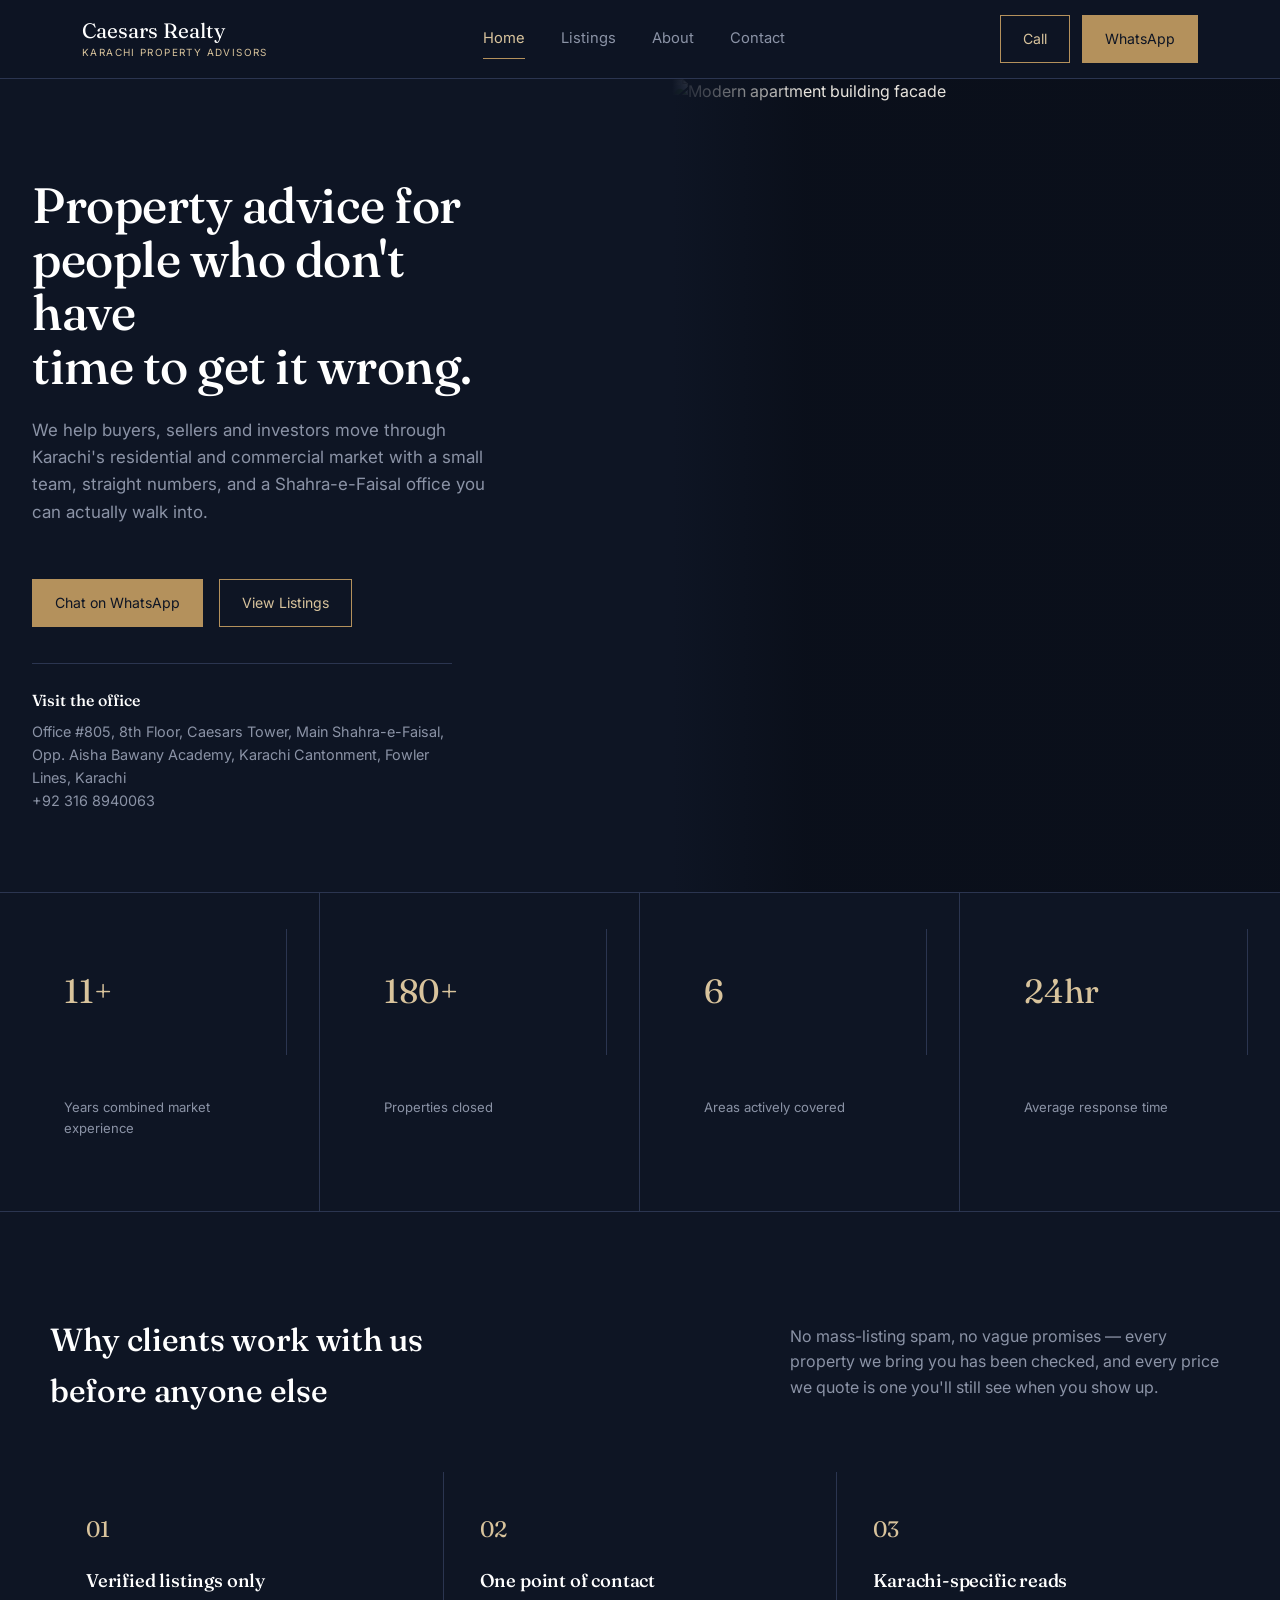
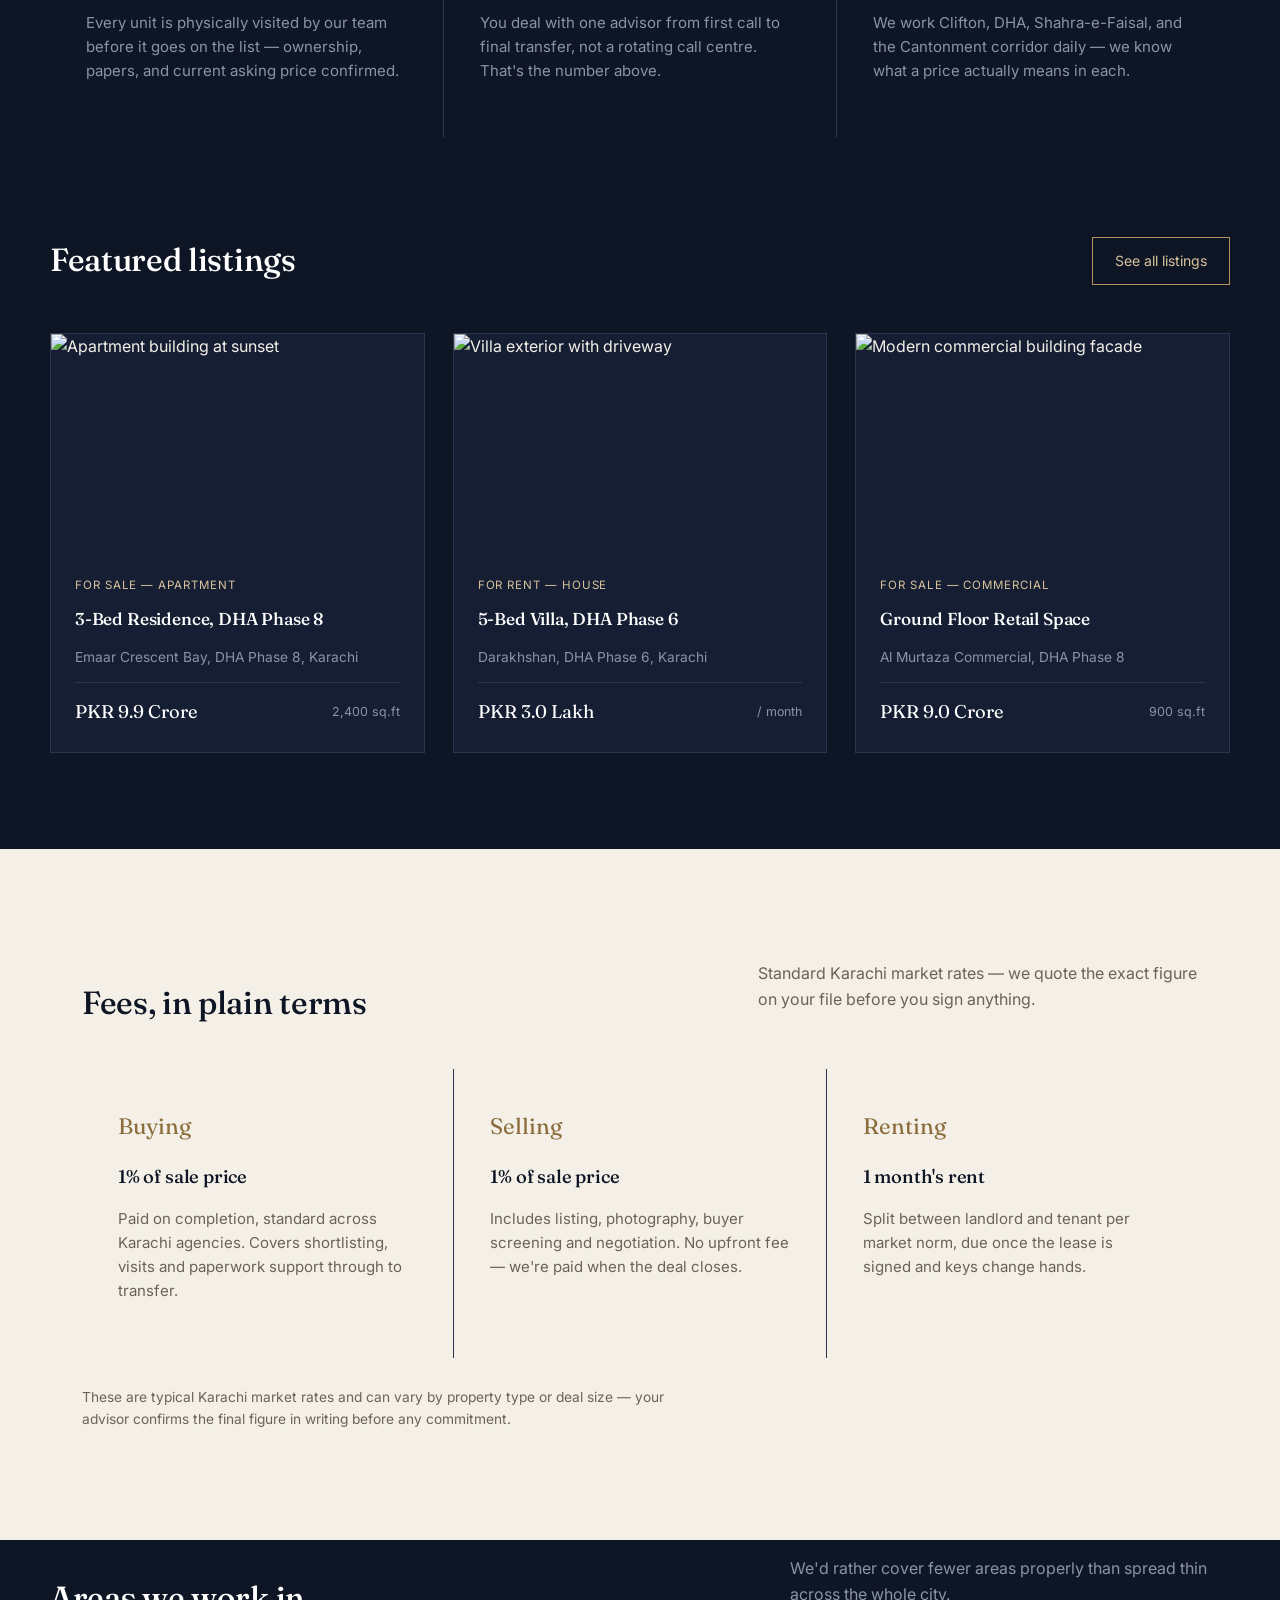
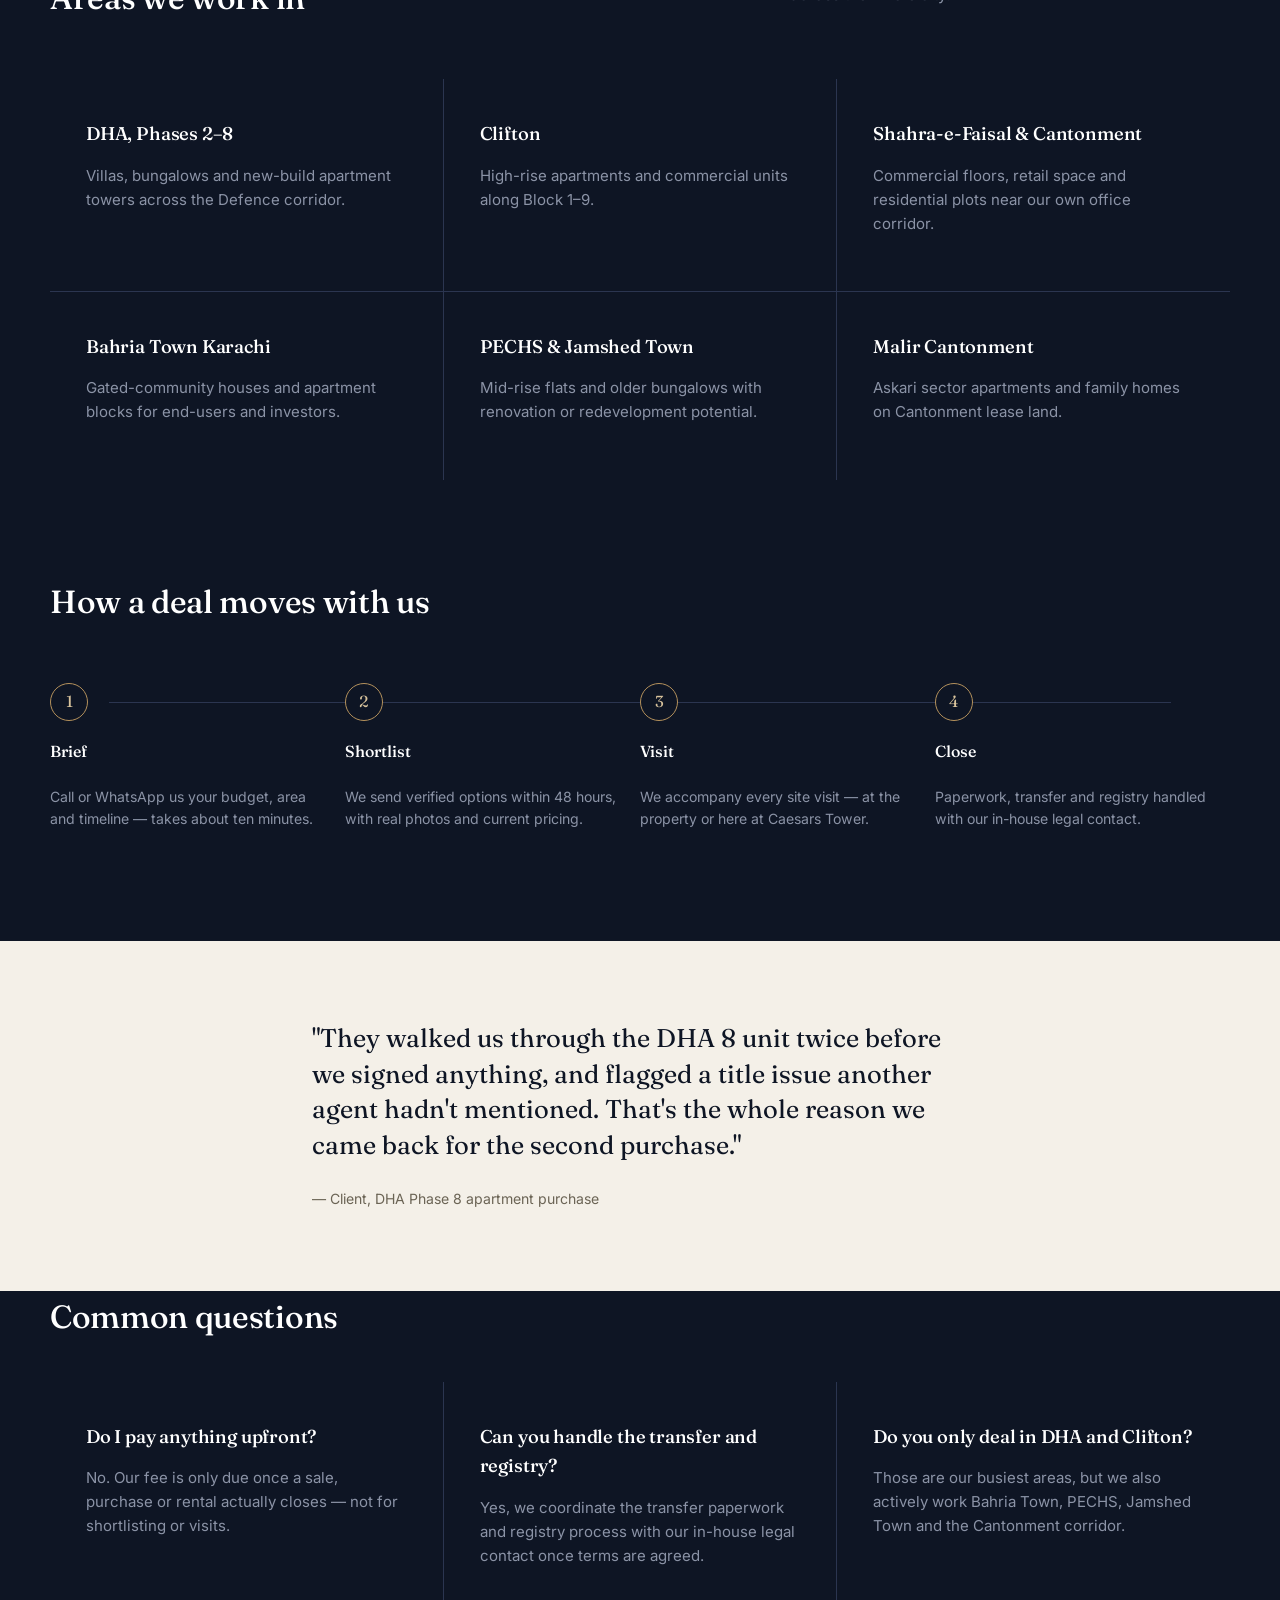
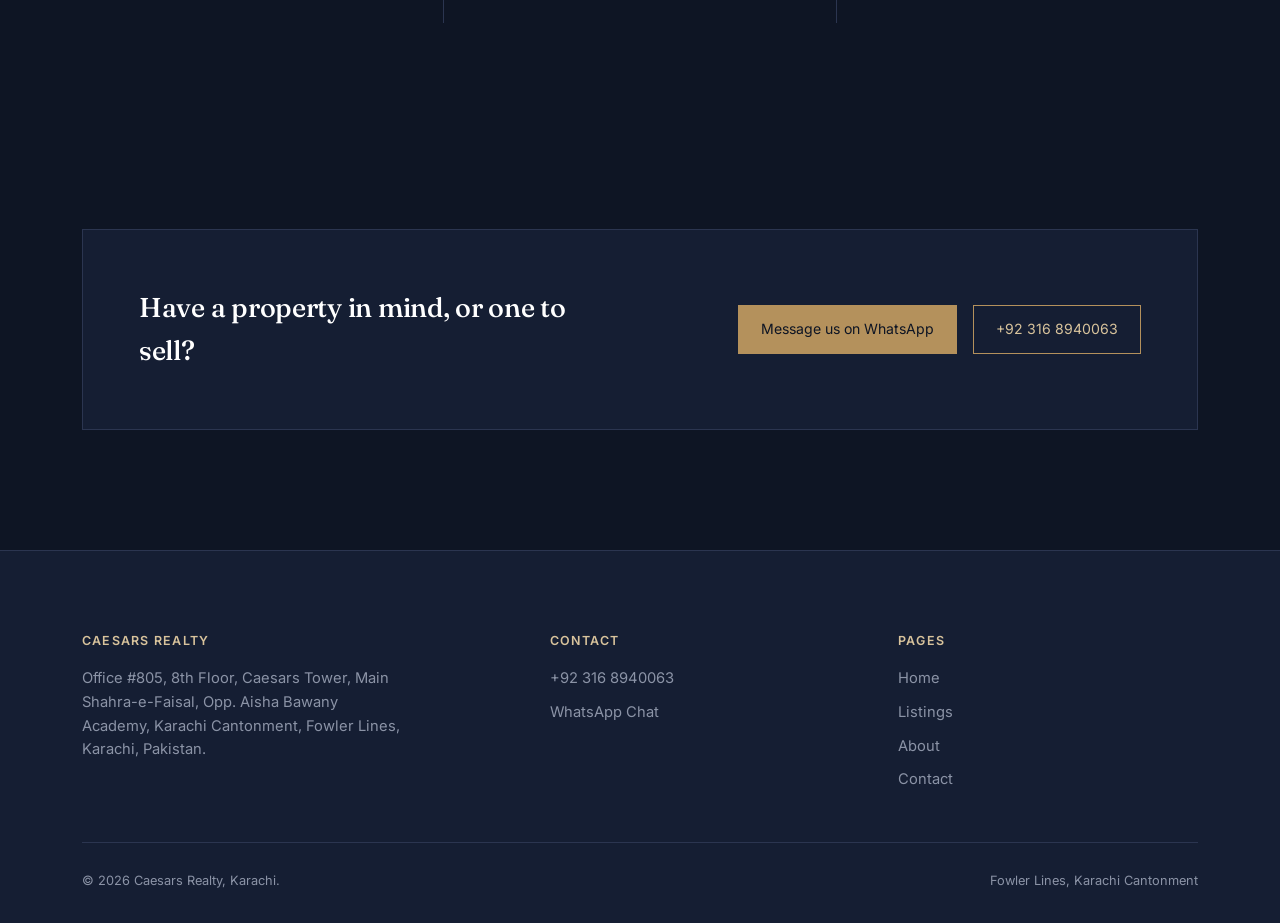
==== index.html @ 733e1296 "Add files via upload" ====
<!DOCTYPE html>
<html lang="en">
<head>
<meta charset="UTF-8">
<meta name="viewport" content="width=device-width, initial-scale=1.0">
<title>Caesars Realty — Karachi Property Advisors</title>
<link rel="stylesheet" href="style.css">
<style>
  .hero{
    position:relative;
    display:grid;grid-template-columns:1.05fr 0.95fr;
    align-items:stretch;
    min-height:640px;
  }
  .hero-copy{
    padding:100px 64px 80px 32px;
    display:flex;flex-direction:column;justify-content:center;
    max-width:560px;
  }
  .hero-copy h1{font-size:3.1rem;line-height:1.08;}
  .hero-copy .gold-word{color:var(--gold-soft);}
  .hero-copy p.lead{margin-top:24px;font-size:1.06rem;color:var(--stone);max-width:460px;}
  .hero-img{
    position:relative;overflow:hidden;
    background:#0a0f1a;
  }
  .hero-img img{width:100%;height:100%;object-fit:cover;min-height:640px;}
  .hero-img::after{
    content:'';position:absolute;inset:0;
    background:linear-gradient(90deg, var(--ink) 0%, rgba(14,21,36,0.05) 22%);
  }
  .hero-address{
    margin-top:36px;padding-top:24px;border-top:1px solid var(--line);
    font-size:0.9rem;color:var(--stone);max-width:420px;
  }
  .hero-address strong{color:var(--white);font-weight:500;display:block;margin-bottom:6px;font-family:'Fraunces',serif;font-size:1rem;}
  .hero-cta{margin-top:36px;}

  /* stat strip */
  .stats{
    display:grid;grid-template-columns:repeat(4,1fr);
    border-top:1px solid var(--line);border-bottom:1px solid var(--line);
  }
  .stats div{
    padding:36px 32px;border-right:1px solid var(--line);
  }
  .stats div:last-child{border-right:none;}
  .stats .num{font-family:'Fraunces',serif;font-size:2.1rem;color:var(--gold-soft);}
  .stats .lbl{font-size:0.82rem;color:var(--stone);margin-top:6px;}

  /* value props */
  .props{display:grid;grid-template-columns:repeat(3,1fr);gap:1px;background:var(--line);margin-top:56px;}
  .prop-card{background:var(--ink);padding:40px 36px;}
  .prop-card .mark{color:var(--gold-soft);font-family:'Fraunces',serif;font-size:1.4rem;margin-bottom:18px;display:block;}
  .prop-card h3{font-size:1.15rem;margin-bottom:12px;}
  .prop-card p{color:var(--stone);font-size:0.94rem;}

  /* listings preview */
  .listing-grid{display:grid;grid-template-columns:repeat(3,1fr);gap:28px;margin-top:48px;}
  .listing-card{background:var(--ink-2);border:1px solid var(--line);}
  .listing-card .thumb{height:220px;overflow:hidden;}
  .listing-card .thumb img{width:100%;height:100%;object-fit:cover;transition:transform .5s;}
  .listing-card:hover .thumb img{transform:scale(1.05);}
  .listing-body{padding:22px 24px 26px;}
  .listing-tag{font-size:0.72rem;letter-spacing:0.08em;color:var(--gold-soft);margin-bottom:10px;}
  .listing-body h3{font-size:1.08rem;margin-bottom:8px;}
  .listing-body p.loc{color:var(--stone);font-size:0.86rem;margin-bottom:14px;}
  .listing-price{font-family:'Fraunces',serif;font-size:1.15rem;color:var(--white);border-top:1px solid var(--line);padding-top:14px;margin-top:4px;display:flex;justify-content:space-between;align-items:center;}
  .listing-price span.small{font-size:0.78rem;color:var(--stone);font-family:'Inter';}

  .section-head{display:flex;justify-content:space-between;align-items:flex-end;gap:24px;}
  .section-head p.stone{max-width:440px;}

  /* process */
  .process{display:grid;grid-template-columns:repeat(4,1fr);gap:0;margin-top:56px;position:relative;}
  .process::before{content:'';position:absolute;top:19px;left:5%;right:5%;height:1px;background:var(--line);}
  .step{position:relative;padding-right:24px;}
  .step .dot{width:38px;height:38px;border:1px solid var(--gold);color:var(--gold-soft);border-radius:50%;display:flex;align-items:center;justify-content:center;font-family:'Fraunces',serif;background:var(--ink);position:relative;z-index:2;}
  .step h4{margin-top:18px;font-size:1rem;color:var(--white);font-family:'Fraunces',serif;font-weight:500;}
  .step p{color:var(--stone);font-size:0.88rem;margin-top:8px;}

  /* testimonial */
  .testi{
    background:var(--bone);color:var(--ink);
    padding:80px 0;
  }
  .testi-inner{max-width:720px;margin:0 auto;text-align:left;}
  .testi blockquote{font-family:'Fraunces',serif;font-size:1.6rem;line-height:1.4;font-weight:400;margin:0;color:var(--ink);}
  .testi cite{display:block;margin-top:24px;font-style:normal;font-size:0.88rem;color:#6B6455;}

  /* final CTA */
  .cta-band{
    background:var(--ink-2);border:1px solid var(--line);
    padding:56px;display:flex;justify-content:space-between;align-items:center;gap:32px;margin-top:110px;
  }
  .cta-band h2{font-size:1.7rem;max-width:460px;}

  @media (max-width:900px){
    .hero{grid-template-columns:1fr;}
    .hero-img{order:-1;min-height:340px;}
    .hero-img img{min-height:340px;}
    .hero-copy{padding:48px 24px;max-width:100%;}
    .hero-copy h1{font-size:2.2rem;}
    .stats{grid-template-columns:repeat(2,1fr);}
    .stats div{border-bottom:1px solid var(--line);}
    .props{grid-template-columns:1fr;}
    .listing-grid{grid-template-columns:1fr;}
    .process{grid-template-columns:1fr;gap:28px;}
    .process::before{display:none;}
    .cta-band{flex-direction:column;text-align:center;padding:40px 24px;}
    .foot-grid{grid-template-columns:1fr;}
  }
</style>
</head>
<body>

<nav class="nav">
  <div class="wrap">
    <a href="index.html" class="brand">Caesars Realty<small>KARACHI PROPERTY ADVISORS</small></a>
    <div class="nav-links">
      <a href="index.html" class="active">Home</a>
      <a href="listings.html">Listings</a>
      <a href="about.html">About</a>
      <a href="contact.html">Contact</a>
    </div>
    <div class="nav-cta">
      <a class="btn" href="tel:+923168940063">Call</a>
      <a class="btn solid" href="https://wa.me/923168940063" target="_blank">WhatsApp</a>
    </div>
  </div>
</nav>

<section class="hero">
  <div class="hero-copy">
    <h1>Property advice for<br>people who don't have<br>time to get it wrong.</h1>
    <p class="lead">We help buyers, sellers and investors move through Karachi's residential and commercial market with a small team, straight numbers, and a Shahra-e-Faisal office you can actually walk into.</p>
    <div class="hero-cta contact-row">
      <a class="btn solid" href="https://wa.me/923168940063" target="_blank">Chat on WhatsApp</a>
      <a class="btn" href="listings.html">View Listings</a>
    </div>
    <div class="hero-address">
      <strong>Visit the office</strong>
      Office #805, 8th Floor, Caesars Tower, Main Shahra-e-Faisal,<br>
      Opp. Aisha Bawany Academy, Karachi Cantonment, Fowler Lines, Karachi<br>
      +92 316 8940063
    </div>
  </div>
  <div class="hero-img">
    <img src="https://images.pexels.com/photos/2497637/pexels-photo-2497637.jpeg?auto=compress&w=1200&h=1400&dpr=1" alt="Modern apartment building facade">
  </div>
</section>

<div class="stats">
  <div><div class="num">11+</div><div class="lbl">Years combined market experience</div></div>
  <div><div class="num">180+</div><div class="lbl">Properties closed</div></div>
  <div><div class="num">6</div><div class="lbl">Areas actively covered</div></div>
  <div><div class="num">24hr</div><div class="lbl">Average response time</div></div>
</div>

<section class="section wrap">
  <div class="section-head">
    <h2 style="font-size:2rem;max-width:420px;">Why clients work with us before anyone else</h2>
    <p class="stone">No mass-listing spam, no vague promises — every property we bring you has been checked, and every price we quote is one you'll still see when you show up.</p>
  </div>

  <div class="props">
    <div class="prop-card">
      <span class="mark">01</span>
      <h3>Verified listings only</h3>
      <p>Every unit is physically visited by our team before it goes on the list — ownership, papers, and current asking price confirmed.</p>
    </div>
    <div class="prop-card">
      <span class="mark">02</span>
      <h3>One point of contact</h3>
      <p>You deal with one advisor from first call to final transfer, not a rotating call centre. That's the number above.</p>
    </div>
    <div class="prop-card">
      <span class="mark">03</span>
      <h3>Karachi-specific reads</h3>
      <p>We work Clifton, DHA, Shahra-e-Faisal, and the Cantonment corridor daily — we know what a price actually means in each.</p>
    </div>
  </div>
</section>

<section class="section wrap" style="padding-top:0;">
  <div class="section-head">
    <h2 style="font-size:2rem;">Featured listings</h2>
    <a class="btn" href="listings.html">See all listings</a>
  </div>

  <div class="listing-grid">
    <div class="listing-card">
      <div class="thumb"><img src="https://images.pexels.com/photos/34135423/pexels-photo-34135423/free-photo-of-modern-apartment-building-at-sunset.jpeg?auto=compress&w=800&h=600&dpr=1" alt="Apartment building at sunset"></div>
      <div class="listing-body">
        <div class="listing-tag">FOR SALE — APARTMENT</div>
        <h3>3-Bed Residence, DHA Phase 8</h3>
        <p class="loc">Emaar Crescent Bay, DHA Phase 8, Karachi</p>
        <div class="listing-price">PKR 9.9 Crore <span class="small">2,400 sq.ft</span></div>
      </div>
    </div>
    <div class="listing-card">
      <div class="thumb"><img src="https://images.pexels.com/photos/259593/pexels-photo-259593.jpeg?auto=compress&w=800&h=600&dpr=1" alt="Villa exterior with driveway"></div>
      <div class="listing-body">
        <div class="listing-tag">FOR RENT — HOUSE</div>
        <h3>5-Bed Villa, DHA Phase 6</h3>
        <p class="loc">Darakhshan, DHA Phase 6, Karachi</p>
        <div class="listing-price">PKR 3.0 Lakh <span class="small">/ month</span></div>
      </div>
    </div>
    <div class="listing-card">
      <div class="thumb"><img src="https://images.pexels.com/photos/2497641/pexels-photo-2497641.jpeg?auto=compress&w=800&h=600&dpr=1" alt="Modern commercial building facade"></div>
      <div class="listing-body">
        <div class="listing-tag">FOR SALE — COMMERCIAL</div>
        <h3>Ground Floor Retail Space</h3>
        <p class="loc">Al Murtaza Commercial, DHA Phase 8</p>
        <div class="listing-price">PKR 9.0 Crore <span class="small">900 sq.ft</span></div>
      </div>
    </div>
  </div>
</section>

<section class="section on-bone">
  <div class="wrap">
    <div class="section-head">
      <h2 style="font-size:2rem;max-width:420px;">Fees, in plain terms</h2>
      <p class="stone">Standard Karachi market rates — we quote the exact figure on your file before you sign anything.</p>
    </div>
    <div class="props" style="background:var(--line);margin-top:40px;">
      <div class="prop-card" style="background:var(--bone);">
        <span class="mark" style="color:#8a6d3b;">Buying</span>
        <h3 style="color:var(--ink);">1% of sale price</h3>
        <p style="color:#6B6455;">Paid on completion, standard across Karachi agencies. Covers shortlisting, visits and paperwork support through to transfer.</p>
      </div>
      <div class="prop-card" style="background:var(--bone);">
        <span class="mark" style="color:#8a6d3b;">Selling</span>
        <h3 style="color:var(--ink);">1% of sale price</h3>
        <p style="color:#6B6455;">Includes listing, photography, buyer screening and negotiation. No upfront fee — we're paid when the deal closes.</p>
      </div>
      <div class="prop-card" style="background:var(--bone);">
        <span class="mark" style="color:#8a6d3b;">Renting</span>
        <h3 style="color:var(--ink);">1 month's rent</h3>
        <p style="color:#6B6455;">Split between landlord and tenant per market norm, due once the lease is signed and keys change hands.</p>
      </div>
    </div>
    <p class="stone" style="margin-top:28px;font-size:0.86rem;max-width:600px;">These are typical Karachi market rates and can vary by property type or deal size — your advisor confirms the final figure in writing before any commitment.</p>
  </div>
</section>

<section class="section wrap" style="padding-top:0;">
  <div class="section-head">
    <h2 style="font-size:2rem;max-width:420px;">Areas we work in</h2>
    <p class="stone">We'd rather cover fewer areas properly than spread thin across the whole city.</p>
  </div>
  <div class="props">
    <div class="prop-card">
      <h3>DHA, Phases 2–8</h3>
      <p>Villas, bungalows and new-build apartment towers across the Defence corridor.</p>
    </div>
    <div class="prop-card">
      <h3>Clifton</h3>
      <p>High-rise apartments and commercial units along Block 1–9.</p>
    </div>
    <div class="prop-card">
      <h3>Shahra-e-Faisal &amp; Cantonment</h3>
      <p>Commercial floors, retail space and residential plots near our own office corridor.</p>
    </div>
    <div class="prop-card">
      <h3>Bahria Town Karachi</h3>
      <p>Gated-community houses and apartment blocks for end-users and investors.</p>
    </div>
    <div class="prop-card">
      <h3>PECHS &amp; Jamshed Town</h3>
      <p>Mid-rise flats and older bungalows with renovation or redevelopment potential.</p>
    </div>
    <div class="prop-card">
      <h3>Malir Cantonment</h3>
      <p>Askari sector apartments and family homes on Cantonment lease land.</p>
    </div>
  </div>
</section>

<section class="section wrap" style="padding-top:0;">
  <h2 style="font-size:2rem;">How a deal moves with us</h2>
  <div class="process">
    <div class="step">
      <div class="dot">1</div>
      <h4>Brief</h4>
      <p>Call or WhatsApp us your budget, area and timeline — takes about ten minutes.</p>
    </div>
    <div class="step">
      <div class="dot">2</div>
      <h4>Shortlist</h4>
      <p>We send verified options within 48 hours, with real photos and current pricing.</p>
    </div>
    <div class="step">
      <div class="dot">3</div>
      <h4>Visit</h4>
      <p>We accompany every site visit — at the property or here at Caesars Tower.</p>
    </div>
    <div class="step">
      <div class="dot">4</div>
      <h4>Close</h4>
      <p>Paperwork, transfer and registry handled with our in-house legal contact.</p>
    </div>
  </div>
</section>

<section class="testi">
  <div class="wrap testi-inner">
    <blockquote>"They walked us through the DHA 8 unit twice before we signed anything, and flagged a title issue another agent hadn't mentioned. That's the whole reason we came back for the second purchase."</blockquote>
    <cite>— Client, DHA Phase 8 apartment purchase</cite>
  </div>
</section>

<section class="wrap section" style="padding-top:0;">
  <h2 style="font-size:2rem;max-width:420px;">Common questions</h2>
  <div class="props" style="margin-top:40px;">
    <div class="prop-card">
      <h3>Do I pay anything upfront?</h3>
      <p>No. Our fee is only due once a sale, purchase or rental actually closes — not for shortlisting or visits.</p>
    </div>
    <div class="prop-card">
      <h3>Can you handle the transfer and registry?</h3>
      <p>Yes, we coordinate the transfer paperwork and registry process with our in-house legal contact once terms are agreed.</p>
    </div>
    <div class="prop-card">
      <h3>Do you only deal in DHA and Clifton?</h3>
      <p>Those are our busiest areas, but we also actively work Bahria Town, PECHS, Jamshed Town and the Cantonment corridor.</p>
    </div>
  </div>
</section>

<div class="wrap">
  <div class="cta-band">
    <h2>Have a property in mind, or one to sell?</h2>
    <div class="contact-row">
      <a class="btn solid" href="https://wa.me/923168940063" target="_blank">Message us on WhatsApp</a>
      <a class="btn" href="tel:+923168940063">+92 316 8940063</a>
    </div>
  </div>
</div>

<footer>
  <div class="wrap">
    <div class="foot-grid">
      <div>
        <h4>CAESARS REALTY</h4>
        <p style="max-width:320px;">Office #805, 8th Floor, Caesars Tower, Main Shahra-e-Faisal, Opp. Aisha Bawany Academy, Karachi Cantonment, Fowler Lines, Karachi, Pakistan.</p>
      </div>
      <div>
        <h4>CONTACT</h4>
        <a href="tel:+923168940063">+92 316 8940063</a>
        <a href="https://wa.me/923168940063" target="_blank">WhatsApp Chat</a>
      </div>
      <div>
        <h4>PAGES</h4>
        <a href="index.html">Home</a>
        <a href="listings.html">Listings</a>
        <a href="about.html">About</a>
        <a href="contact.html">Contact</a>
      </div>
    </div>
    <div class="foot-bottom">
      <span>© 2026 Caesars Realty, Karachi.</span>
      <span>Fowler Lines, Karachi Cantonment</span>
    </div>
  </div>
</footer>

</body>
</html>
---- style.css ----
@import url('https://fonts.googleapis.com/css2?family=Fraunces:opsz,wght@9..144,300;9..144,400;9..144,500;9..144,600&family=Inter:wght@400;500;600&display=swap');

:root{
  --ink:#0E1524;
  --ink-2:#151E33;
  --line:#2B3550;
  --gold:#B4915C;
  --gold-soft:#D8C39C;
  --bone:#F4F0E8;
  --bone-2:#EAE3D3;
  --stone:#8B93A6;
  --white:#FFFFFF;
  --radius: 2px;
}

*{box-sizing:border-box;}
html{scroll-behavior:smooth;}
body{
  margin:0;
  background:var(--ink);
  color:var(--bone);
  font-family:'Inter',sans-serif;
  font-size:16px;
  line-height:1.6;
  -webkit-font-smoothing:antialiased;
}

h1,h2,h3,.display{
  font-family:'Fraunces',serif;
  font-weight:500;
  letter-spacing:-0.01em;
  margin:0;
  color:var(--white);
}

a{color:inherit;text-decoration:none;}
img{max-width:100%;display:block;}

.wrap{max-width:1180px;margin:0 auto;padding:0 32px;}

/* ---- Nav ---- */
.nav{
  position:sticky;top:0;z-index:50;
  background:rgba(14,21,36,0.92);
  backdrop-filter:blur(10px);
  border-bottom:1px solid var(--line);
}
.nav .wrap{
  display:flex;align-items:center;justify-content:space-between;
  height:78px;
}
.brand{
  font-family:'Fraunces',serif;
  font-size:1.3rem;
  color:var(--white);
  display:flex;flex-direction:column;line-height:1.1;
}
.brand small{
  font-family:'Inter',sans-serif;
  font-size:0.62rem;
  color:var(--gold-soft);
  letter-spacing:0.14em;
  margin-top:4px;
}
.nav-links{display:flex;gap:36px;font-size:0.92rem;color:var(--stone);}
.nav-links a{padding:8px 0;border-bottom:1px solid transparent;transition:border-color .2s,color .2s;}
.nav-links a:hover, .nav-links a.active{color:var(--gold-soft);border-color:var(--gold);}
.nav-cta{
  display:flex;gap:12px;
}
.btn{
  display:inline-flex;align-items:center;gap:8px;
  padding:12px 22px;
  font-size:0.88rem;
  border:1px solid var(--gold);
  color:var(--gold-soft);
  transition:background .2s, color .2s;
  white-space:nowrap;
}
.btn:hover{background:var(--gold);color:var(--ink);}
.btn.solid{background:var(--gold);color:var(--ink);}
.btn.solid:hover{background:var(--gold-soft);border-color:var(--gold-soft);}

.mobile-toggle{display:none;background:none;border:none;color:var(--white);font-size:1.6rem;cursor:pointer;}

/* ---- Footer ---- */
footer{
  background:var(--ink-2);
  border-top:1px solid var(--line);
  padding:64px 0 32px;
  margin-top:120px;
}
.foot-grid{
  display:grid;grid-template-columns:1.4fr 1fr 1fr;gap:48px;
  padding-bottom:40px;
  border-bottom:1px solid var(--line);
}
.foot-grid h4{color:var(--gold-soft);font-size:0.78rem;letter-spacing:0.1em;margin-bottom:16px;font-family:'Inter';font-weight:600;}
.foot-grid p, .foot-grid a{color:var(--stone);font-size:0.92rem;display:block;margin-bottom:10px;}
.foot-grid a:hover{color:var(--gold-soft);}
.foot-bottom{
  padding-top:28px;display:flex;justify-content:space-between;
  font-size:0.8rem;color:var(--stone);
}

@media (max-width:900px){
  .nav-links{display:none;}
  .mobile-toggle{display:block;}
  .foot-grid{grid-template-columns:1fr;gap:32px;}
  .foot-bottom{flex-direction:column;gap:8px;}
}

/* ---- Buttons row (WhatsApp / Call) reused across pages ---- */
.contact-row{display:flex;gap:16px;flex-wrap:wrap;}

/* Section helpers */
.eyebrow-none{}
.section{padding:96px 0;}
.section.tight{padding:64px 0;}
.on-bone{background:var(--bone);color:var(--ink);}
.on-bone h1, .on-bone h2, .on-bone h3{color:var(--ink);}
.on-bone .stone{color:#6B6455;}
.stone{color:var(--stone);}

.divider{height:1px;background:var(--line);border:none;margin:0;}
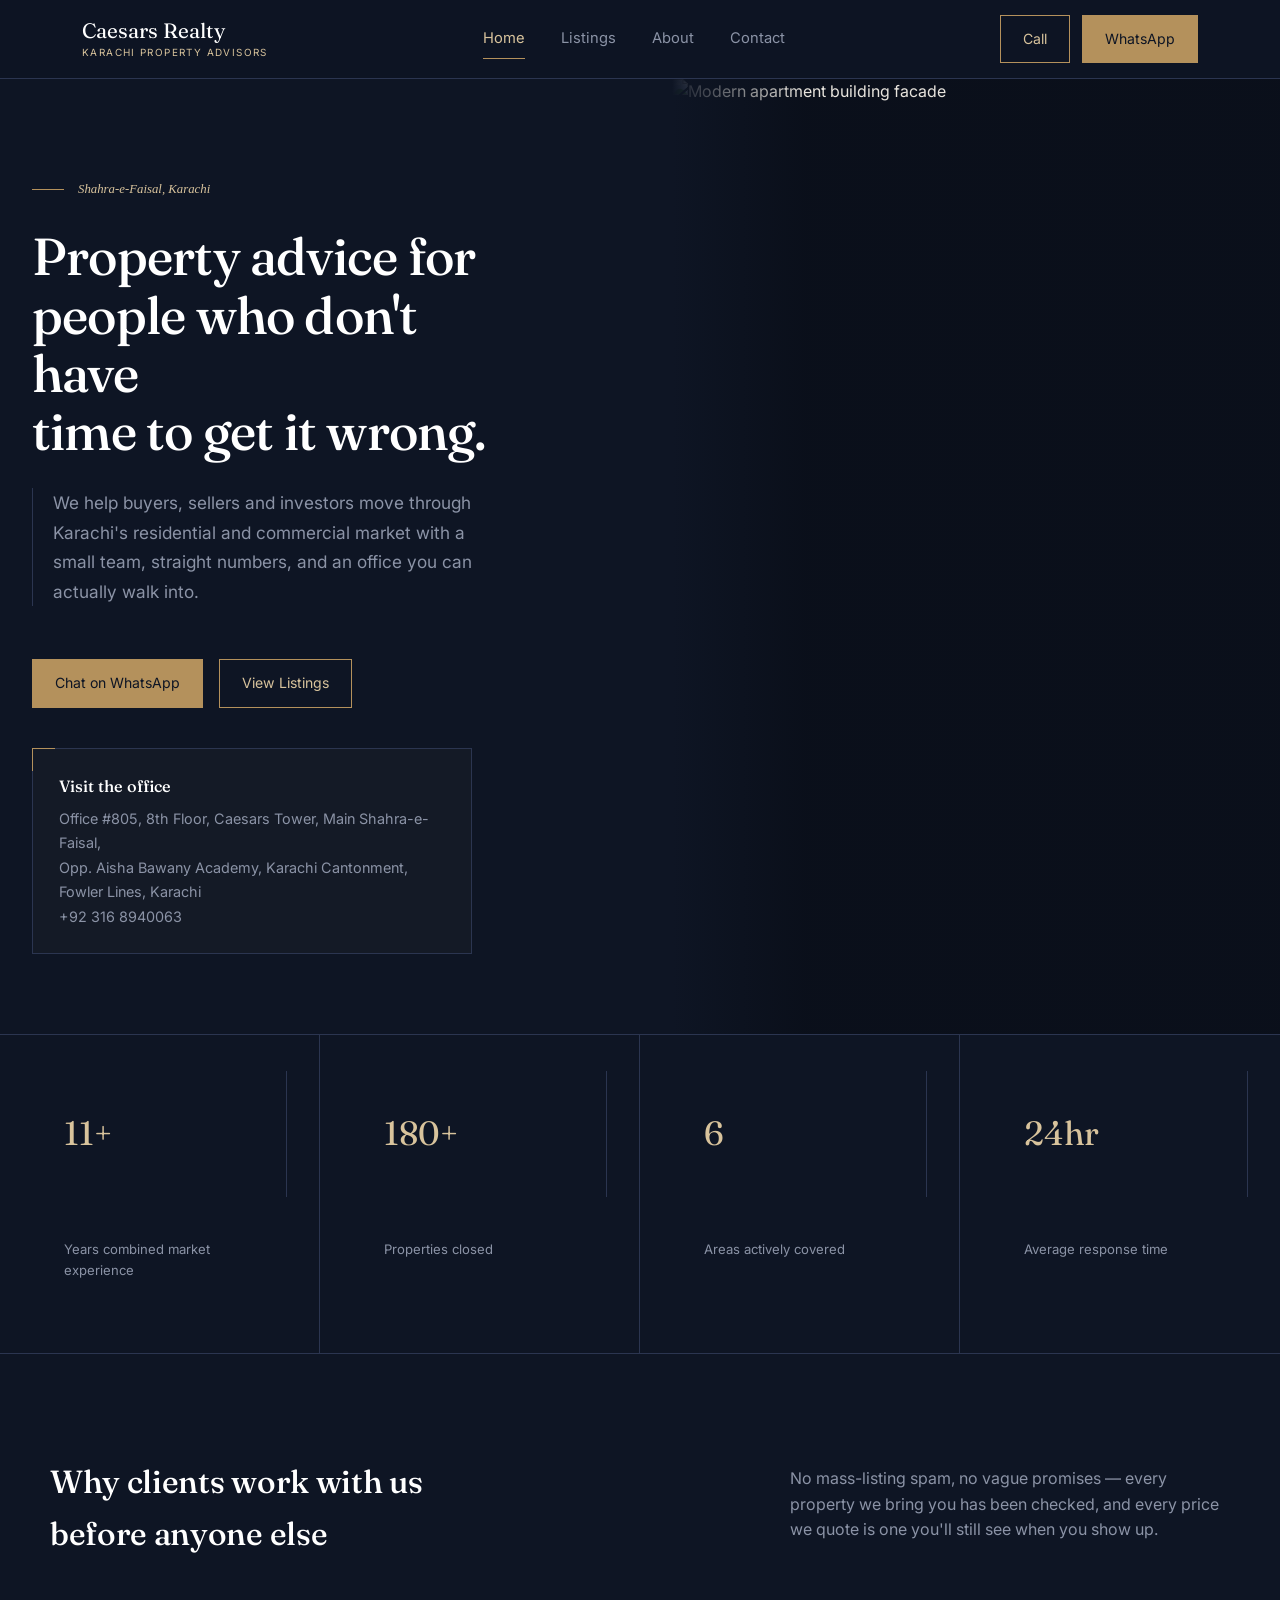
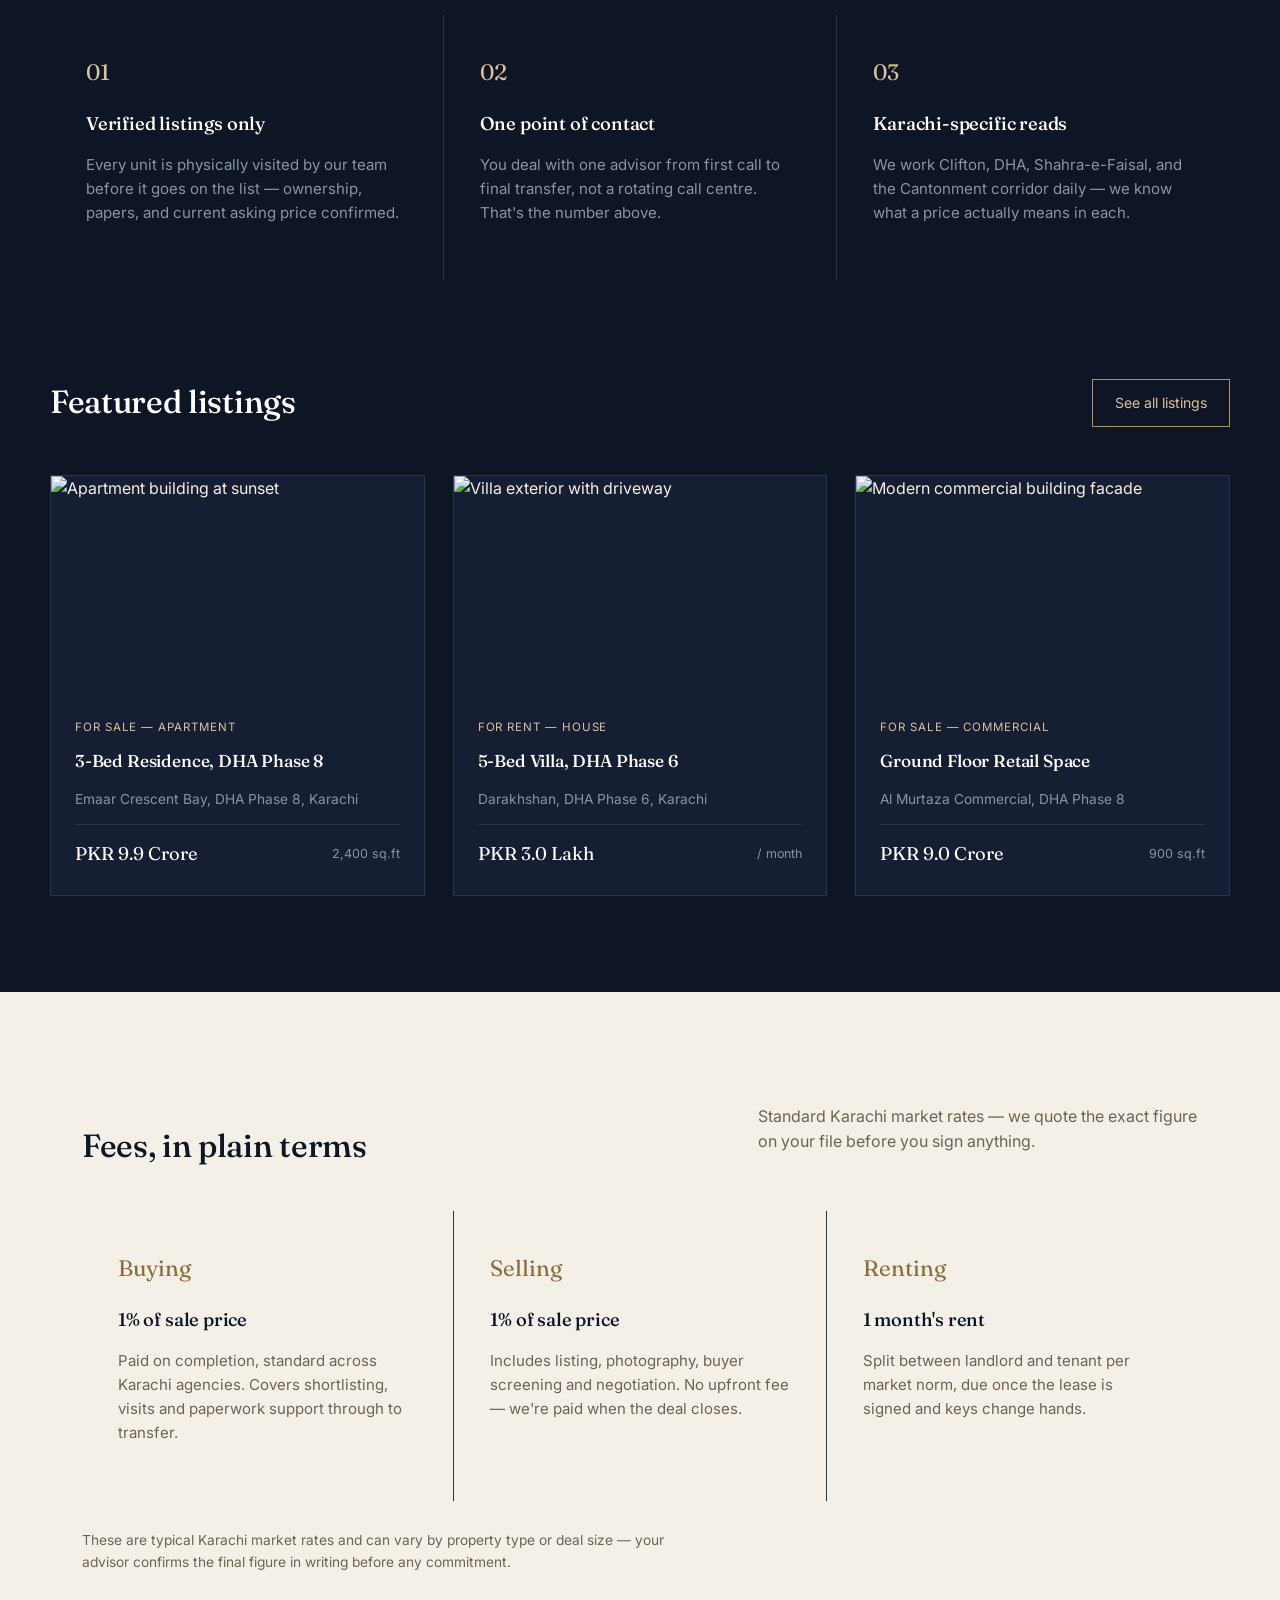
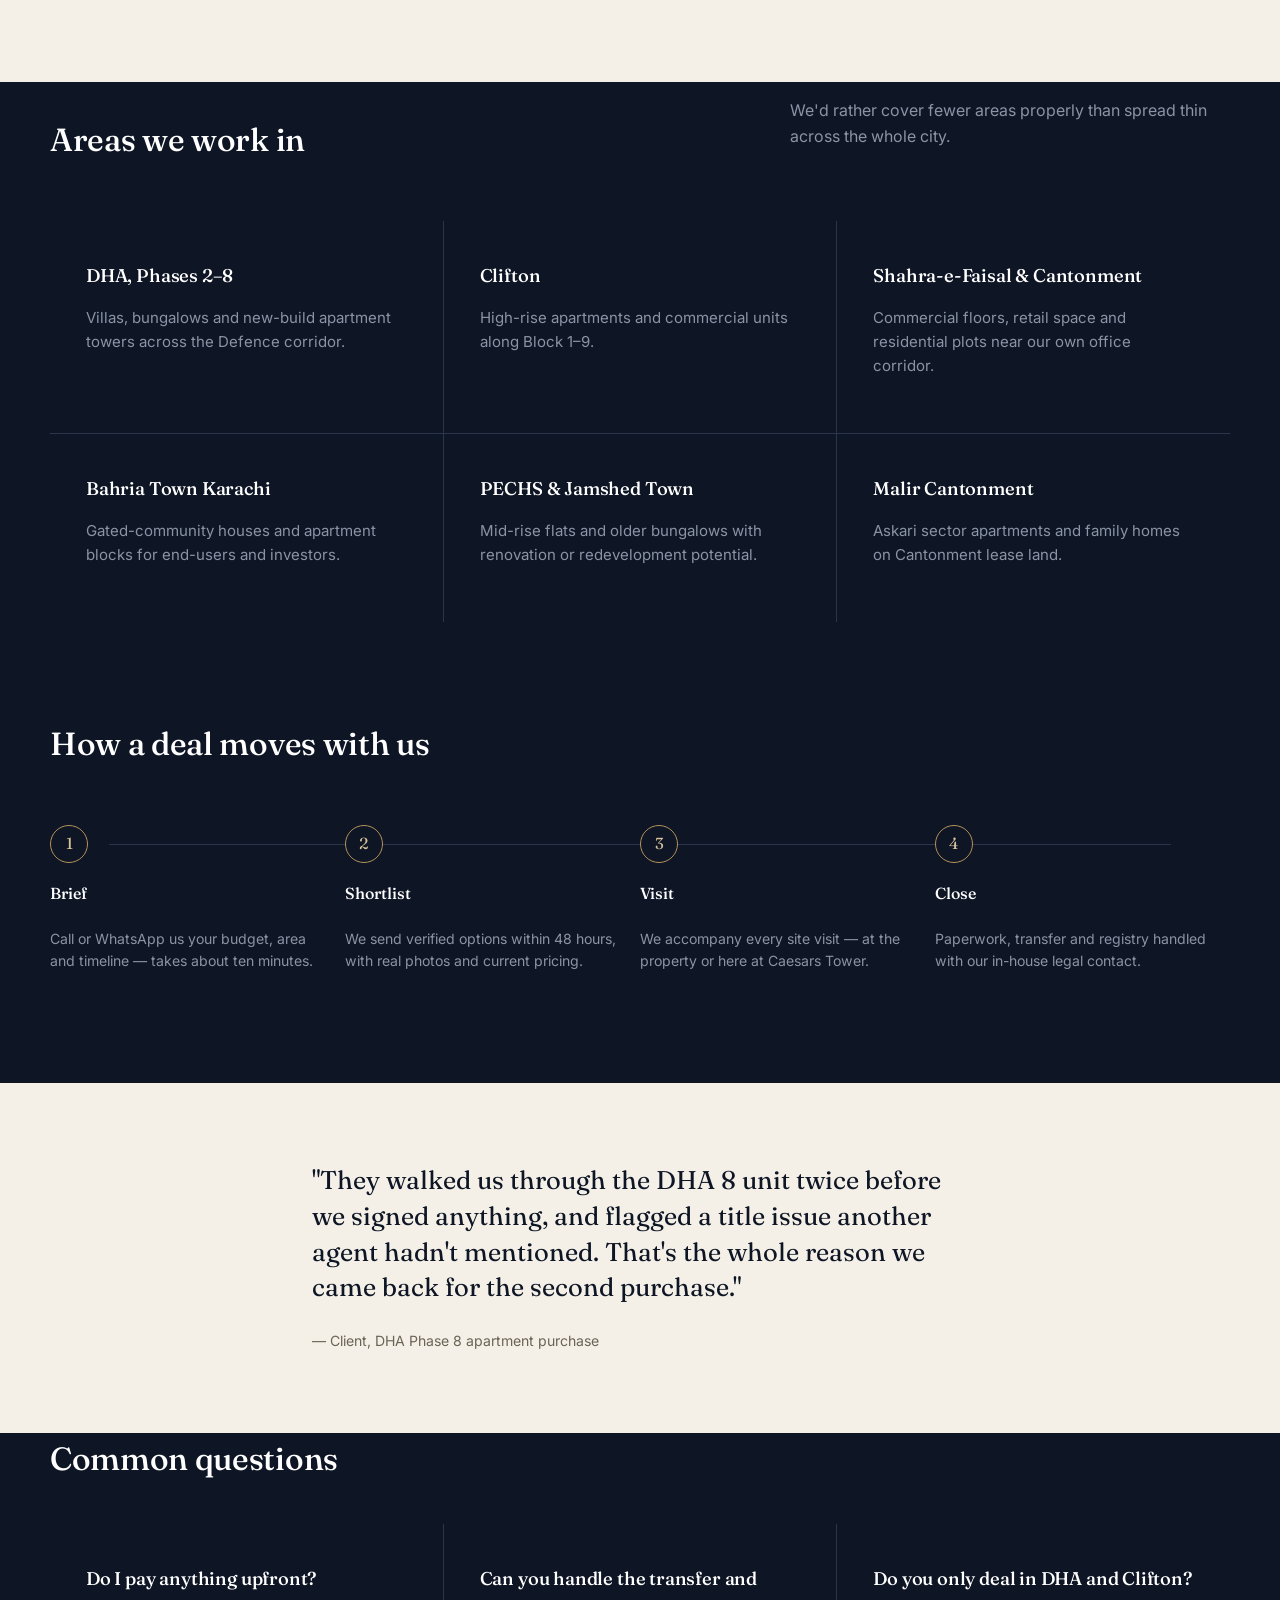
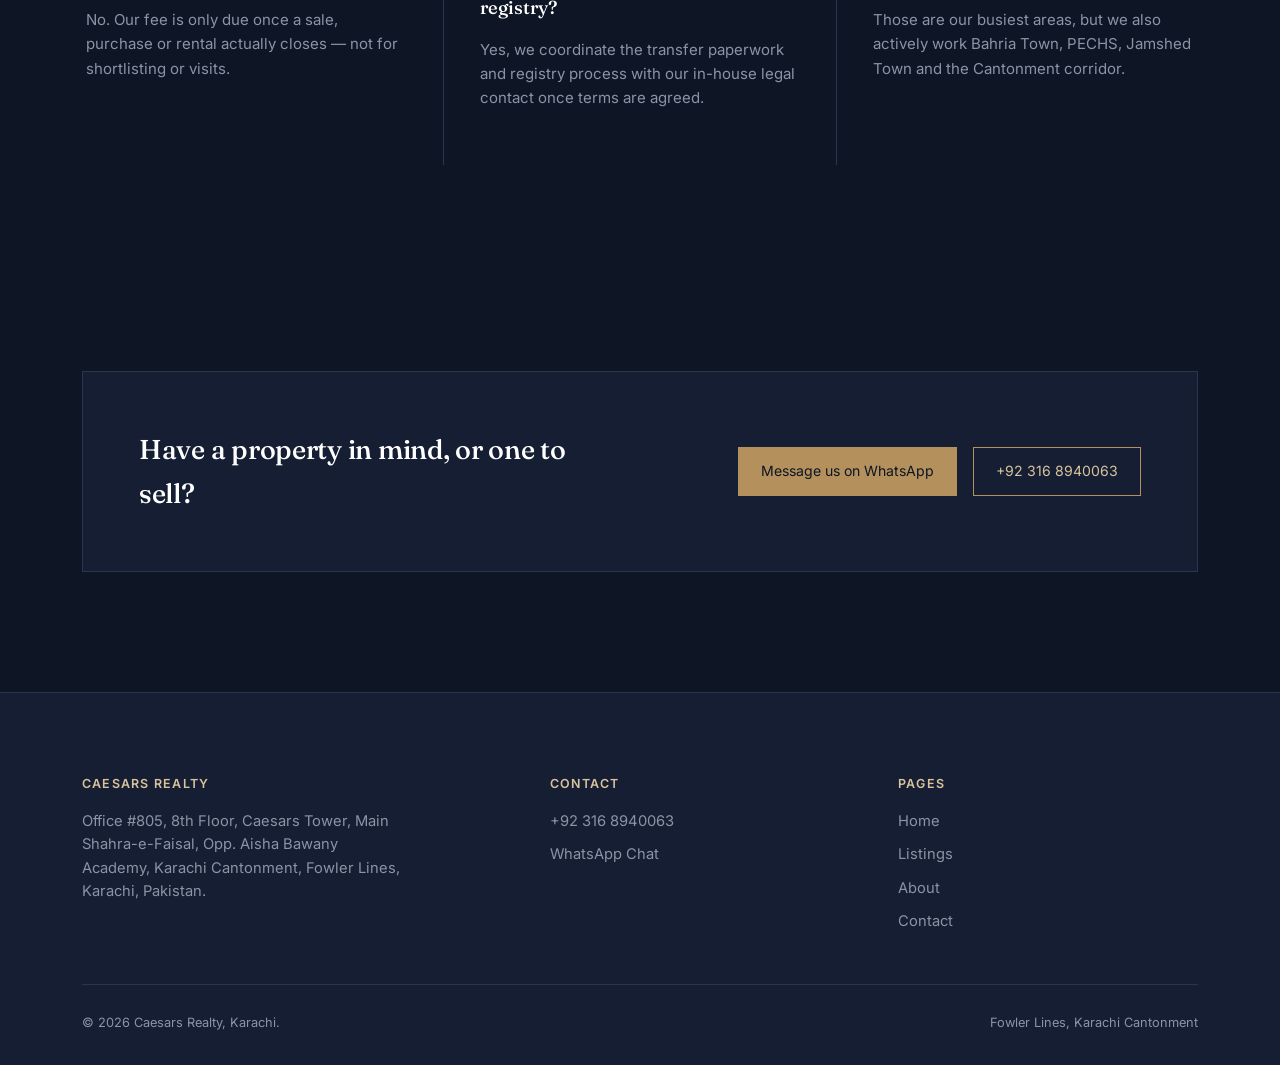
==== commit 32245f31: "Refactor hero section and address layout in index.html" ====
--- a/index.html
+++ b/index.html
@@ -17,9 +17,18 @@
     display:flex;flex-direction:column;justify-content:center;
     max-width:560px;
   }
-  .hero-copy h1{font-size:3.1rem;line-height:1.08;}
+  .hero-eyebrow{
+    display:flex;align-items:center;gap:14px;
+    margin-bottom:28px;
+  }
+  .hero-eyebrow .bar{width:32px;height:1px;background:var(--gold);}
+  .hero-eyebrow span{font-size:0.8rem;color:var(--gold-soft);font-family:'Fraunces',serif;font-style:italic;}
+  .hero-copy h1{font-size:3.25rem;line-height:1.12;letter-spacing:-0.015em;}
   .hero-copy .gold-word{color:var(--gold-soft);}
-  .hero-copy p.lead{margin-top:24px;font-size:1.06rem;color:var(--stone);max-width:460px;}
+  .hero-copy p.lead{
+    margin-top:28px;font-size:1.08rem;color:var(--stone);max-width:460px;
+    padding-left:20px;border-left:1px solid var(--line);line-height:1.7;
+  }
   .hero-img{
     position:relative;overflow:hidden;
     background:#0a0f1a;
@@ -30,10 +39,18 @@
     background:linear-gradient(90deg, var(--ink) 0%, rgba(14,21,36,0.05) 22%);
   }
   .hero-address{
-    margin-top:36px;padding-top:24px;border-top:1px solid var(--line);
-    font-size:0.9rem;color:var(--stone);max-width:420px;
-  }
-  .hero-address strong{color:var(--white);font-weight:500;display:block;margin-bottom:6px;font-family:'Fraunces',serif;font-size:1rem;}
+    margin-top:40px;padding:24px 26px;
+    border:1px solid var(--line);
+    background:rgba(180,145,92,0.04);
+    font-size:0.9rem;color:var(--stone);max-width:440px;
+    position:relative;
+  }
+  .hero-address::before{
+    content:'';position:absolute;top:-1px;left:-1px;width:22px;height:22px;
+    border-top:1px solid var(--gold);border-left:1px solid var(--gold);
+  }
+  .hero-address strong{color:var(--white);font-weight:500;display:block;margin-bottom:8px;font-family:'Fraunces',serif;font-size:1.02rem;}
+  .hero-address .addr-line{line-height:1.7;}
   .hero-cta{margin-top:36px;}
 
   /* stat strip */
@@ -127,22 +144,28 @@
       <a class="btn" href="tel:+923168940063">Call</a>
       <a class="btn solid" href="https://wa.me/923168940063" target="_blank">WhatsApp</a>
     </div>
+    <button class="mobile-toggle" id="navToggle" aria-label="Menu" aria-expanded="false">
+      <svg viewBox="0 0 24 24" fill="none" stroke="currentColor" stroke-width="2" stroke-linecap="round"><line x1="3" y1="6" x2="21" y2="6"/><line x1="3" y1="12" x2="21" y2="12"/><line x1="3" y1="18" x2="21" y2="18"/></svg>
+    </button>
   </div>
 </nav>
 
 <section class="hero">
   <div class="hero-copy">
+    <div class="hero-eyebrow"><span class="bar"></span><span>Shahra-e-Faisal, Karachi</span></div>
     <h1>Property advice for<br>people who don't have<br>time to get it wrong.</h1>
-    <p class="lead">We help buyers, sellers and investors move through Karachi's residential and commercial market with a small team, straight numbers, and a Shahra-e-Faisal office you can actually walk into.</p>
+    <p class="lead">We help buyers, sellers and investors move through Karachi's residential and commercial market with a small team, straight numbers, and an office you can actually walk into.</p>
     <div class="hero-cta contact-row">
       <a class="btn solid" href="https://wa.me/923168940063" target="_blank">Chat on WhatsApp</a>
       <a class="btn" href="listings.html">View Listings</a>
     </div>
     <div class="hero-address">
       <strong>Visit the office</strong>
-      Office #805, 8th Floor, Caesars Tower, Main Shahra-e-Faisal,<br>
-      Opp. Aisha Bawany Academy, Karachi Cantonment, Fowler Lines, Karachi<br>
-      +92 316 8940063
+      <div class="addr-line">
+        Office #805, 8th Floor, Caesars Tower, Main Shahra-e-Faisal,<br>
+        Opp. Aisha Bawany Academy, Karachi Cantonment, Fowler Lines, Karachi<br>
+        +92 316 8940063
+      </div>
     </div>
   </div>
   <div class="hero-img">
@@ -367,5 +390,16 @@
   </div>
 </footer>
 
+<script>
+  var navToggle = document.getElementById('navToggle');
+  var navLinks = document.querySelector('.nav-links');
+  if(navToggle && navLinks){
+    navToggle.addEventListener('click', function(){
+      var isOpen = navLinks.classList.toggle('open');
+      navToggle.setAttribute('aria-expanded', isOpen);
+    });
+  }
+</script>
+
 </body>
 </html>
